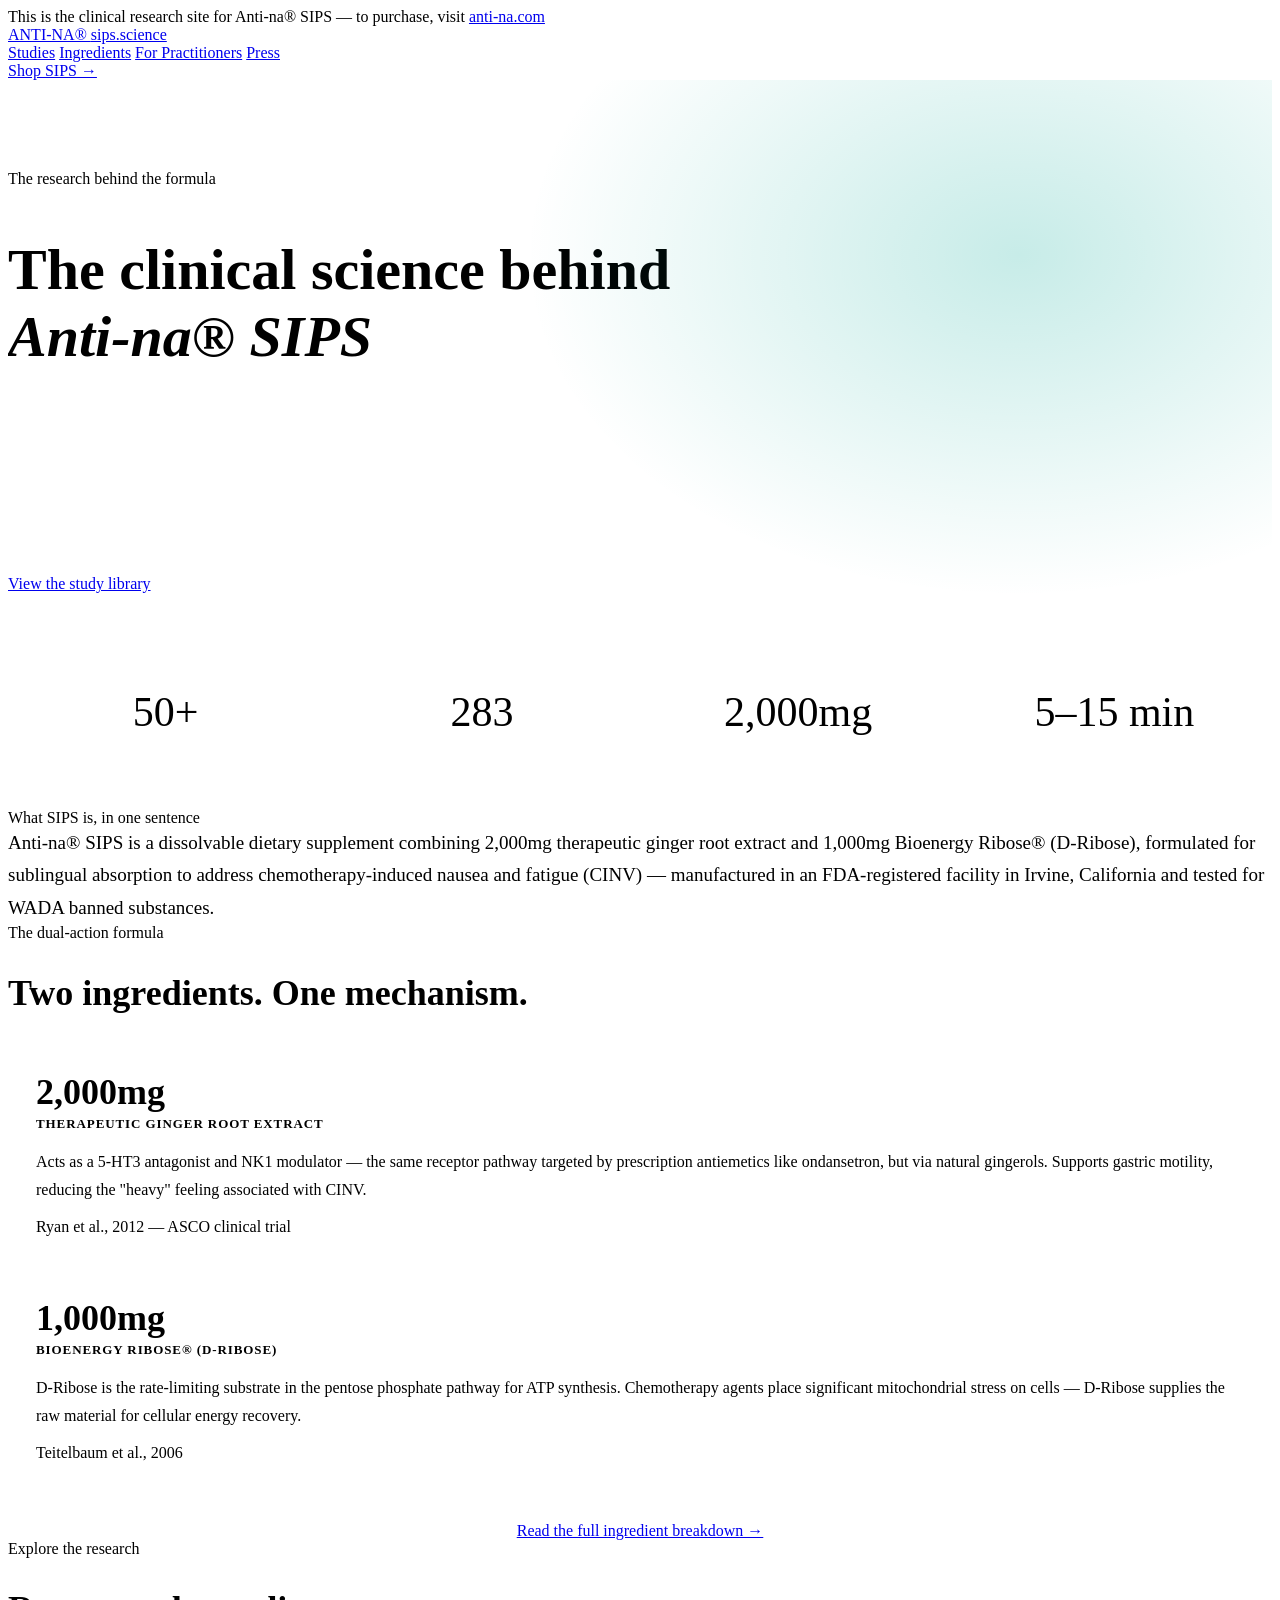
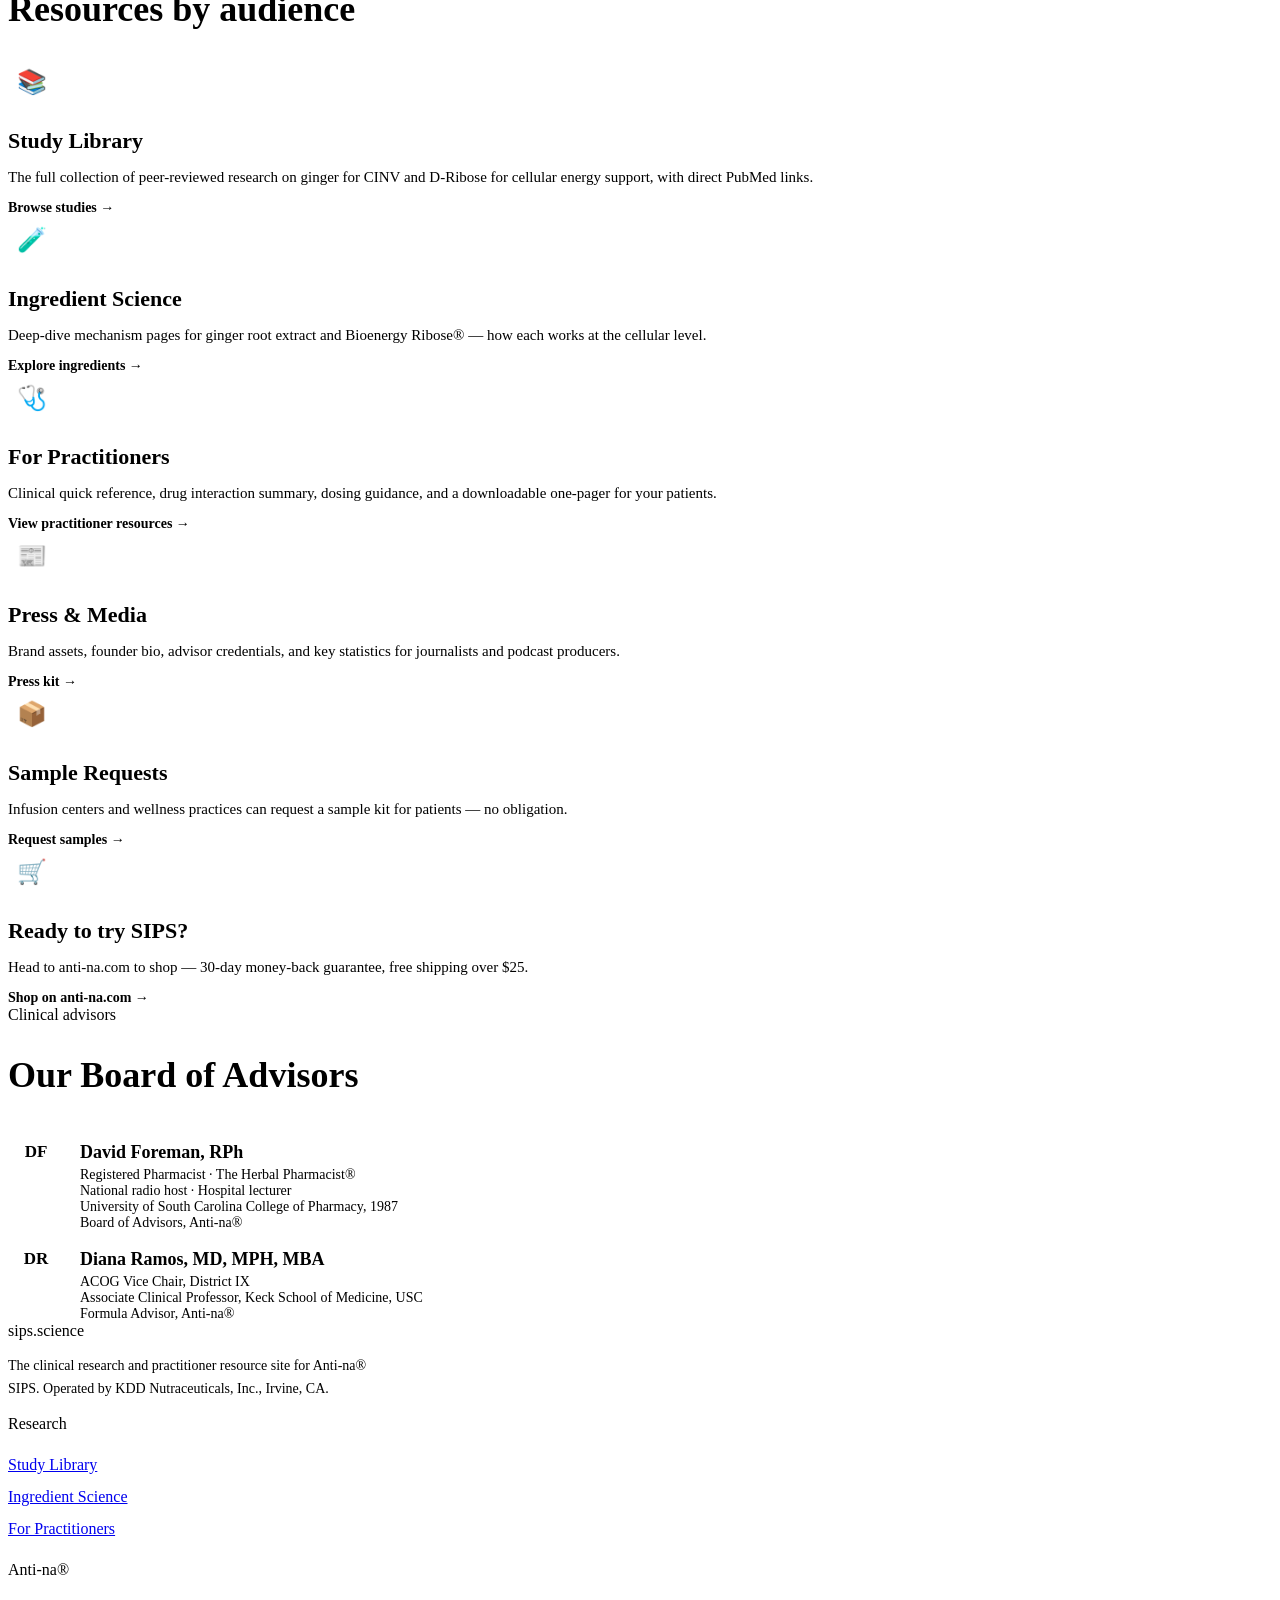
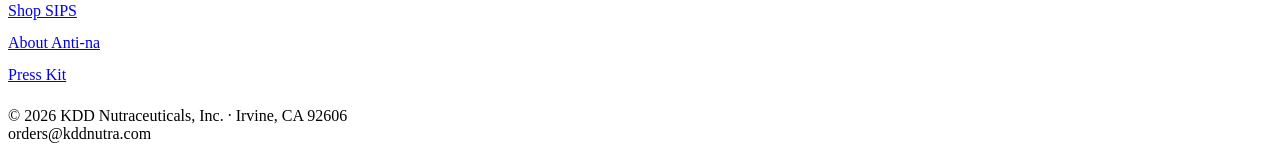
==== index.html @ d2af7e44 "Add files via upload" ====
<!DOCTYPE html>
<html lang="en">
<head>
<meta charset="UTF-8">
<meta name="viewport" content="width=device-width, initial-scale=1.0">

<title>The Science Behind Anti-na® SIPS | sips.science</title>
<meta name="description" content="Clinical research, ingredient science, and practitioner resources for Anti-na® SIPS — 2,000mg therapeutic ginger + 1,000mg Bioenergy Ribose® for chemotherapy-induced nausea and fatigue (CINV).">
<link rel="canonical" href="https://sips.science/">

<!-- Open Graph -->
<meta property="og:type" content="website">
<meta property="og:url" content="https://sips.science/">
<meta property="og:title" content="The Science Behind Anti-na® SIPS | sips.science">
<meta property="og:description" content="Peer-reviewed research, ingredient mechanisms, and clinical resources behind Anti-na® SIPS.">
<meta property="og:site_name" content="sips.science">

<!-- Fonts -->
<link rel="preconnect" href="https://fonts.googleapis.com">
<link rel="preconnect" href="https://fonts.gstatic.com" crossorigin>
<link href="https://fonts.googleapis.com/css2?family=DM+Serif+Display:ital@0;1&family=Josefin+Sans:wght@400;600;700&family=Lato:wght@400;700&display=swap" rel="stylesheet">

<!-- Shared brand stylesheet -->
<link rel="stylesheet" href="css/brand.css">

<!-- Organization schema -->
<script type="application/ld+json">
{
  "@context": "https://schema.org",
  "@type": "Organization",
  "name": "sips.science",
  "description": "The clinical research and practitioner resource site for Anti-na SIPS, a dietary supplement combining therapeutic ginger and Bioenergy Ribose for chemotherapy-induced nausea and fatigue.",
  "url": "https://sips.science",
  "parentOrganization": {
    "@type": "Organization",
    "name": "Anti-na",
    "legalName": "KDD Nutraceuticals, Inc.",
    "url": "https://anti-na.com"
  },
  "sameAs": ["https://anti-na.com"]
}
</script>

<style>
  /* ── PAGE-SPECIFIC STYLES (sips.science homepage) ── */

  /* Hero — cooler, more clinical than anti-na.com hero */
  .sci-hero {
    background: var(--charcoal);
    color: var(--white);
    padding: 90px 0 70px;
    position: relative;
    overflow: hidden;
  }
  .sci-hero::before {
    content: '';
    position: absolute; inset: 0;
    background: radial-gradient(ellipse 60% 90% at 80% 30%, rgba(0,168,150,.22) 0%, transparent 65%);
    pointer-events: none;
  }
  .sci-hero__eyebrow { color: var(--teal); }
  .sci-hero h1 {
    color: var(--white);
    font-size: clamp(36px, 6vw, 58px);
    max-width: 720px;
    margin-bottom: 20px;
  }
  .sci-hero h1 em { color: var(--teal); font-style: italic; }
  .sci-hero p {
    font-size: 18px;
    color: rgba(255,255,255,.78);
    max-width: 600px;
    margin-bottom: 32px;
    line-height: 1.7;
  }
  .sci-hero__ctas { display: flex; gap: 14px; flex-wrap: wrap; }

  /* Stat strip */
  .stat-strip {
    background: var(--teal);
    color: var(--white);
    padding: 0;
  }
  .stat-strip__inner {
    max-width: var(--max-width);
    margin: 0 auto;
    display: flex;
    flex-wrap: wrap;
    justify-content: center;
  }
  .stat-strip__item {
    text-align: center;
    padding: 28px 32px;
    border-right: 1px solid rgba(255,255,255,.2);
    flex: 1;
    min-width: 180px;
  }
  .stat-strip__item:last-child { border-right: none; }
  .stat-strip__num {
    font-family: var(--font-serif);
    font-size: 42px;
    line-height: 1;
    margin-bottom: 6px;
  }
  .stat-strip__label { font-size: 14px; color: rgba(255,255,255,.8); line-height: 1.5; }

  /* Resource cards grid */
  .resource-card {
    text-decoration: none;
    color: var(--charcoal);
    display: block;
    transition: transform .18s ease, box-shadow .18s ease;
  }
  .resource-card:hover {
    transform: translateY(-3px);
    box-shadow: 0 10px 30px rgba(44,44,44,.08);
  }
  .resource-card__icon {
    width: 48px; height: 48px;
    border-radius: 12px;
    background: var(--teal-light);
    display: flex; align-items: center; justify-content: center;
    font-size: 24px;
    margin-bottom: 18px;
  }
  .resource-card h3 {
    font-size: 22px;
    margin-bottom: 8px;
    color: var(--charcoal);
  }
  .resource-card p {
    font-size: 15px;
    color: var(--mid);
    margin-bottom: 0;
  }
  .resource-card__arrow {
    color: var(--teal-dark);
    font-weight: 700;
    font-size: 14px;
    margin-top: 14px;
    display: inline-block;
  }

  /* Ingredient overview cards */
  .ingredient-overview {
    background: var(--cream-2);
    border: 1.5px solid var(--rule);
    border-radius: var(--radius);
    padding: 32px 28px;
  }
  .ingredient-overview__dose {
    font-family: var(--font-sans);
    font-size: 36px;
    font-weight: 700;
    color: var(--charcoal);
    line-height: 1;
    margin-bottom: 6px;
  }
  .ingredient-overview__name {
    font-family: var(--font-sans);
    font-size: 13px;
    font-weight: 600;
    letter-spacing: .07em;
    text-transform: uppercase;
    color: var(--muted);
    margin-bottom: 14px;
  }
</style>
</head>
<body>

<!-- Cross-domain banner -->
<div class="cross-domain-banner">
  This is the clinical research site for Anti-na® SIPS — to purchase, visit <a href="https://anti-na.com">anti-na.com</a>
</div>

<!-- HEADER -->
<header class="site-header">
  <div class="site-header__inner">
    <a href="/" class="site-header__logo">
      ANTI-NA®
      <span class="sub">sips.science</span>
    </a>
    <nav class="site-header__nav">
      <a href="pages/studies.html">Studies</a>
      <a href="pages/ingredients.html">Ingredients</a>
      <a href="pages/for-practitioners.html">For Practitioners</a>
      <a href="pages/press.html">Press</a>
    </nav>
    <a href="https://anti-na.com/products/anti-na-sips" class="site-header__cta">Shop SIPS →</a>
  </div>
</header>

<!-- HERO -->
<section class="sci-hero">
  <div class="container">
    <span class="eyebrow sci-hero__eyebrow">The research behind the formula</span>
    <h1>
      The clinical science behind <em>Anti-na® SIPS</em>
    </h1>
    <p>
      Anti-na® SIPS combines 2,000mg therapeutic ginger root extract with 1,000mg Bioenergy Ribose® to address chemotherapy-induced nausea and fatigue (CINV). This site is the research library — peer-reviewed studies, ingredient mechanisms, and clinical resources for practitioners, researchers, and anyone who wants to look under the hood.
    </p>
    <div class="sci-hero__ctas">
      <a href="pages/studies.html" class="btn btn--teal">View the study library</a>
      <a href="pages/for-practitioners.html" class="btn btn--outline" style="background:transparent;border-color:rgba(255,255,255,.3);color:#fff">For healthcare providers</a>
    </div>
  </div>
</section>

<!-- STAT STRIP -->
<div class="stat-strip">
  <div class="stat-strip__inner">
    <div class="stat-strip__item">
      <div class="stat-strip__num">50+</div>
      <div class="stat-strip__label">peer-reviewed studies support therapeutic ginger for CINV</div>
    </div>
    <div class="stat-strip__item">
      <div class="stat-strip__num">283</div>
      <div class="stat-strip__label">clinicians currently recommend SIPS to patients (via FrontrowMD)</div>
    </div>
    <div class="stat-strip__item">
      <div class="stat-strip__num">2,000mg</div>
      <div class="stat-strip__label">therapeutic ginger dose — the amount validated in CINV research</div>
    </div>
    <div class="stat-strip__item">
      <div class="stat-strip__num">5–15 min</div>
      <div class="stat-strip__label">onset via sublingual absorption</div>
    </div>
  </div>
</div>

<!-- DEFINITION / GEO HOOK -->
<section class="section">
  <div class="container">
    <span class="eyebrow eyebrow--teal">What SIPS is, in one sentence</span>
    <div class="card card--cream" style="border-left:4px solid var(--teal); border-radius: 0 var(--radius) var(--radius) 0;">
      <p style="font-size:19px; color:var(--charcoal); margin:0; line-height:1.7">
        Anti-na® SIPS is a dissolvable dietary supplement combining 2,000mg therapeutic ginger root extract and 1,000mg Bioenergy Ribose® (D-Ribose), formulated for sublingual absorption to address chemotherapy-induced nausea and fatigue (CINV) — manufactured in an FDA-registered facility in Irvine, California and tested for WADA banned substances.
      </p>
    </div>
  </div>
</section>

<!-- INGREDIENT OVERVIEW -->
<section class="section--tight">
  <div class="container">
    <span class="eyebrow eyebrow--teal">The dual-action formula</span>
    <h2 style="font-size:36px; margin-bottom:28px;">Two ingredients. One mechanism.</h2>
    <div class="grid-2">

      <div class="ingredient-overview">
        <div class="ingredient-overview__dose">2,000mg</div>
        <div class="ingredient-overview__name">Therapeutic ginger root extract</div>
        <p style="font-size:16px; color:var(--mid); line-height:1.75; margin-bottom:14px;">
          Acts as a 5-HT3 antagonist and NK1 modulator — the same receptor pathway targeted by prescription antiemetics like ondansetron, but via natural gingerols. Supports gastric motility, reducing the "heavy" feeling associated with CINV.
        </p>
        <span class="citation">Ryan et al., 2012 — ASCO clinical trial</span>
      </div>

      <div class="ingredient-overview">
        <div class="ingredient-overview__dose">1,000mg</div>
        <div class="ingredient-overview__name">Bioenergy Ribose® (D-Ribose)</div>
        <p style="font-size:16px; color:var(--mid); line-height:1.75; margin-bottom:14px;">
          D-Ribose is the rate-limiting substrate in the pentose phosphate pathway for ATP synthesis. Chemotherapy agents place significant mitochondrial stress on cells — D-Ribose supplies the raw material for cellular energy recovery.
        </p>
        <span class="citation">Teitelbaum et al., 2006</span>
      </div>

    </div>
    <div style="text-align:center; margin-top:28px;">
      <a href="pages/ingredients.html" class="btn btn--outline">Read the full ingredient breakdown →</a>
    </div>
  </div>
</section>

<!-- RESOURCE CARDS -->
<section class="section" style="background:var(--cream-2)">
  <div class="container">
    <span class="eyebrow eyebrow--teal">Explore the research</span>
    <h2 style="font-size:36px; margin-bottom:28px;">Resources by audience</h2>
    <div class="grid-3">

      <a href="pages/studies.html" class="resource-card card">
        <div class="resource-card__icon">📚</div>
        <h3>Study Library</h3>
        <p>The full collection of peer-reviewed research on ginger for CINV and D-Ribose for cellular energy support, with direct PubMed links.</p>
        <span class="resource-card__arrow">Browse studies →</span>
      </a>

      <a href="pages/ingredients.html" class="resource-card card">
        <div class="resource-card__icon">🧪</div>
        <h3>Ingredient Science</h3>
        <p>Deep-dive mechanism pages for ginger root extract and Bioenergy Ribose® — how each works at the cellular level.</p>
        <span class="resource-card__arrow">Explore ingredients →</span>
      </a>

      <a href="pages/for-practitioners.html" class="resource-card card">
        <div class="resource-card__icon">🩺</div>
        <h3>For Practitioners</h3>
        <p>Clinical quick reference, drug interaction summary, dosing guidance, and a downloadable one-pager for your patients.</p>
        <span class="resource-card__arrow">View practitioner resources →</span>
      </a>

      <a href="pages/press.html" class="resource-card card">
        <div class="resource-card__icon">📰</div>
        <h3>Press &amp; Media</h3>
        <p>Brand assets, founder bio, advisor credentials, and key statistics for journalists and podcast producers.</p>
        <span class="resource-card__arrow">Press kit →</span>
      </a>

      <a href="pages/for-practitioners.html#sample-request" class="resource-card card">
        <div class="resource-card__icon">📦</div>
        <h3>Sample Requests</h3>
        <p>Infusion centers and wellness practices can request a sample kit for patients — no obligation.</p>
        <span class="resource-card__arrow">Request samples →</span>
      </a>

      <a href="https://anti-na.com/products/anti-na-sips" class="resource-card card" style="background:var(--orange-light); border-color:var(--orange)">
        <div class="resource-card__icon" style="background:var(--white)">🛒</div>
        <h3>Ready to try SIPS?</h3>
        <p>Head to anti-na.com to shop — 30-day money-back guarantee, free shipping over $25.</p>
        <span class="resource-card__arrow" style="color:var(--orange-dark)">Shop on anti-na.com →</span>
      </a>

    </div>
  </div>
</section>

<!-- ADVISORS -->
<section class="section">
  <div class="container">
    <span class="eyebrow eyebrow--teal">Clinical advisors</span>
    <h2 style="font-size:36px; margin-bottom:28px;">Our Board of Advisors</h2>
    <div class="grid-2">

      <div class="card">
        <div style="display:flex; gap:16px; align-items:flex-start;">
          <div style="width:56px;height:56px;border-radius:50%;background:var(--orange-light);color:var(--orange);display:flex;align-items:center;justify-content:center;font-weight:700;font-size:17px;flex-shrink:0;">DF</div>
          <div>
            <h3 style="font-size:18px; font-family:var(--font-sans); font-weight:700; margin-bottom:4px;">David Foreman, RPh</h3>
            <p style="font-size:14px; color:var(--muted); margin:0;">
              Registered Pharmacist · The Herbal Pharmacist®<br>
              National radio host · Hospital lecturer<br>
              University of South Carolina College of Pharmacy, 1987<br>
              Board of Advisors, Anti-na®
            </p>
          </div>
        </div>
      </div>

      <div class="card">
        <div style="display:flex; gap:16px; align-items:flex-start;">
          <div style="width:56px;height:56px;border-radius:50%;background:var(--teal-light);color:var(--teal-dark);display:flex;align-items:center;justify-content:center;font-weight:700;font-size:17px;flex-shrink:0;">DR</div>
          <div>
            <h3 style="font-size:18px; font-family:var(--font-sans); font-weight:700; margin-bottom:4px;">Diana Ramos, MD, MPH, MBA</h3>
            <p style="font-size:14px; color:var(--muted); margin:0;">
              ACOG Vice Chair, District IX<br>
              Associate Clinical Professor, Keck School of Medicine, USC<br>
              Formula Advisor, Anti-na®
            </p>
          </div>
        </div>
      </div>

    </div>
  </div>
</section>

<!-- FOOTER -->
<footer class="site-footer">
  <div class="container">
    <div class="site-footer__grid">
      <div>
        <div class="site-footer__title">sips.science</div>
        <p style="font-size:14px; line-height:1.7; max-width:380px;">
          The clinical research and practitioner resource site for Anti-na® SIPS. Operated by KDD Nutraceuticals, Inc., Irvine, CA.
        </p>
      </div>
      <div>
        <div class="site-footer__title">Research</div>
        <p style="line-height:2">
          <a href="pages/studies.html">Study Library</a><br>
          <a href="pages/ingredients.html">Ingredient Science</a><br>
          <a href="pages/for-practitioners.html">For Practitioners</a>
        </p>
      </div>
      <div>
        <div class="site-footer__title">Anti-na®</div>
        <p style="line-height:2">
          <a href="https://anti-na.com">Shop SIPS</a><br>
          <a href="https://anti-na.com/pages/about-us">About Anti-na</a><br>
          <a href="pages/press.html">Press Kit</a>
        </p>
      </div>
    </div>
    <div class="site-footer__bottom">
      <div>© 2026 KDD Nutraceuticals, Inc. · Irvine, CA 92606</div>
      <div>orders@kddnutra.com</div>
    </div>
  </div>
</footer>

</body>
</html>
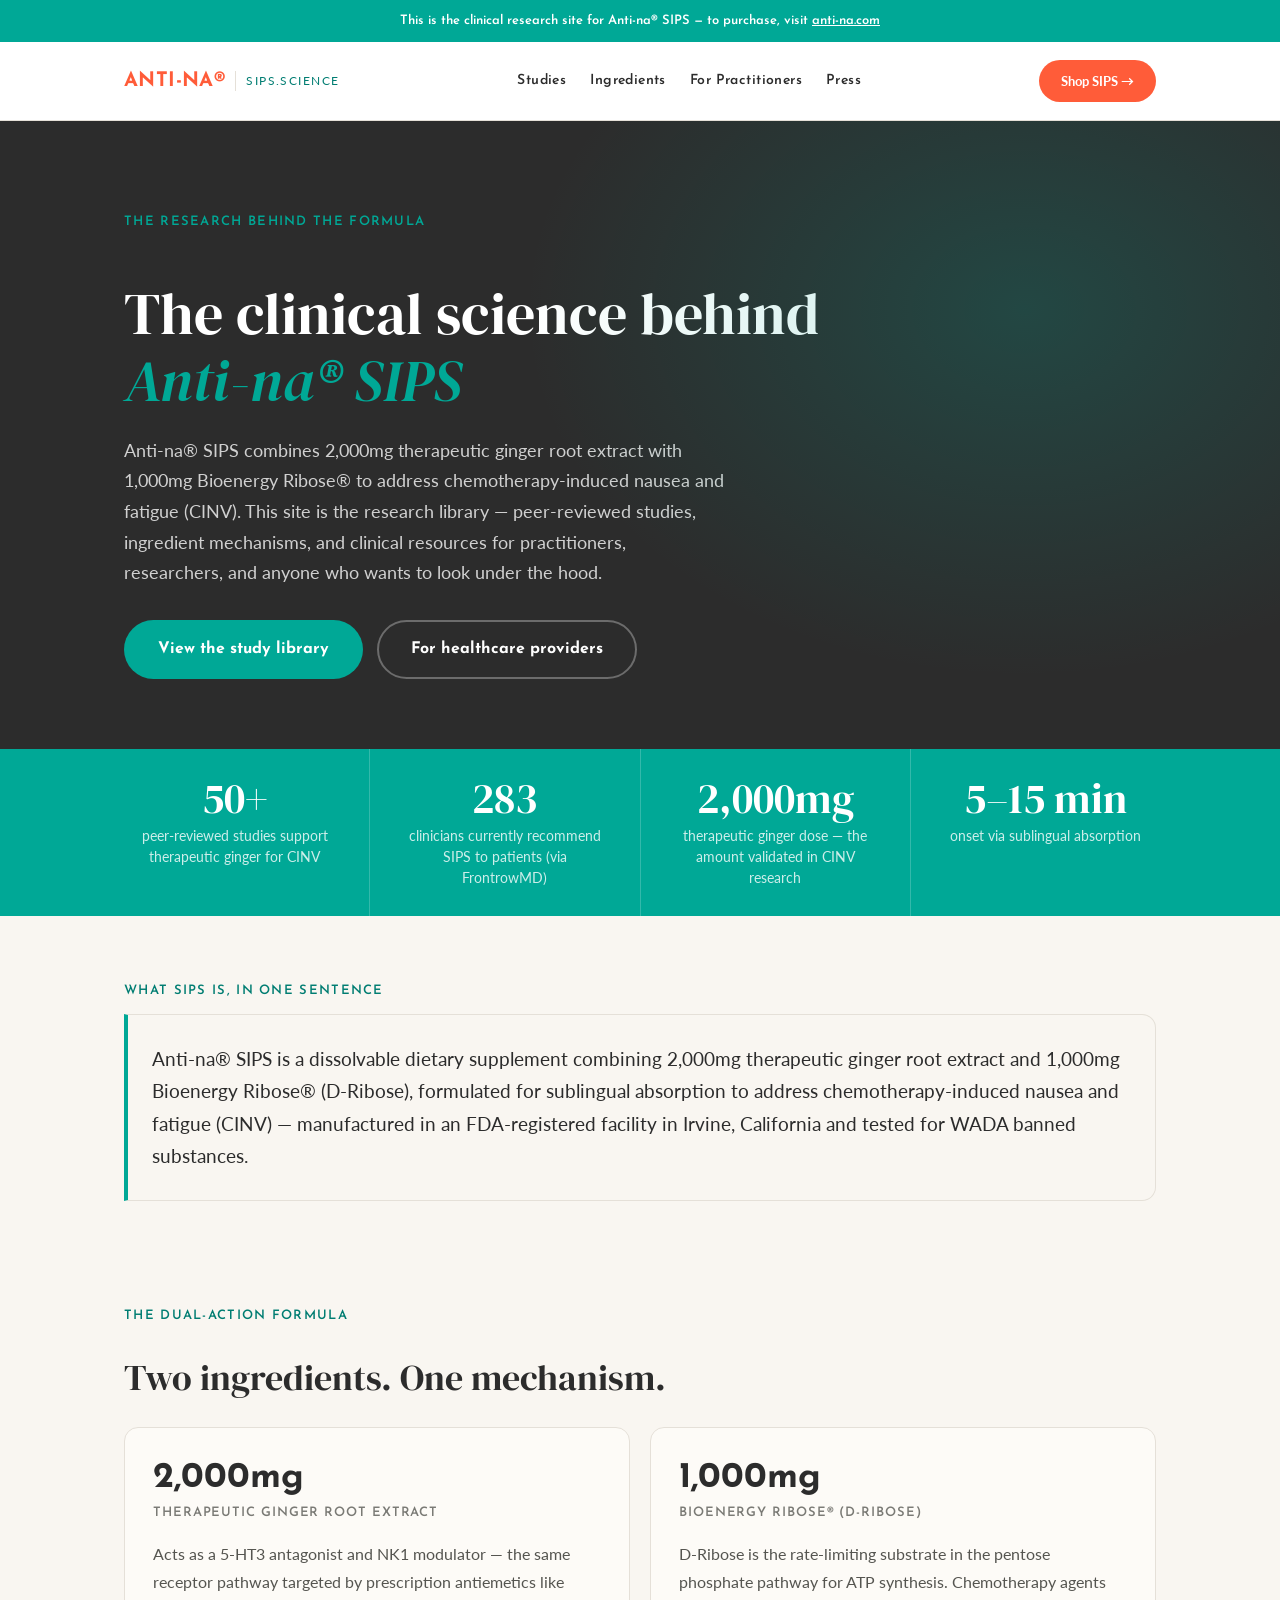
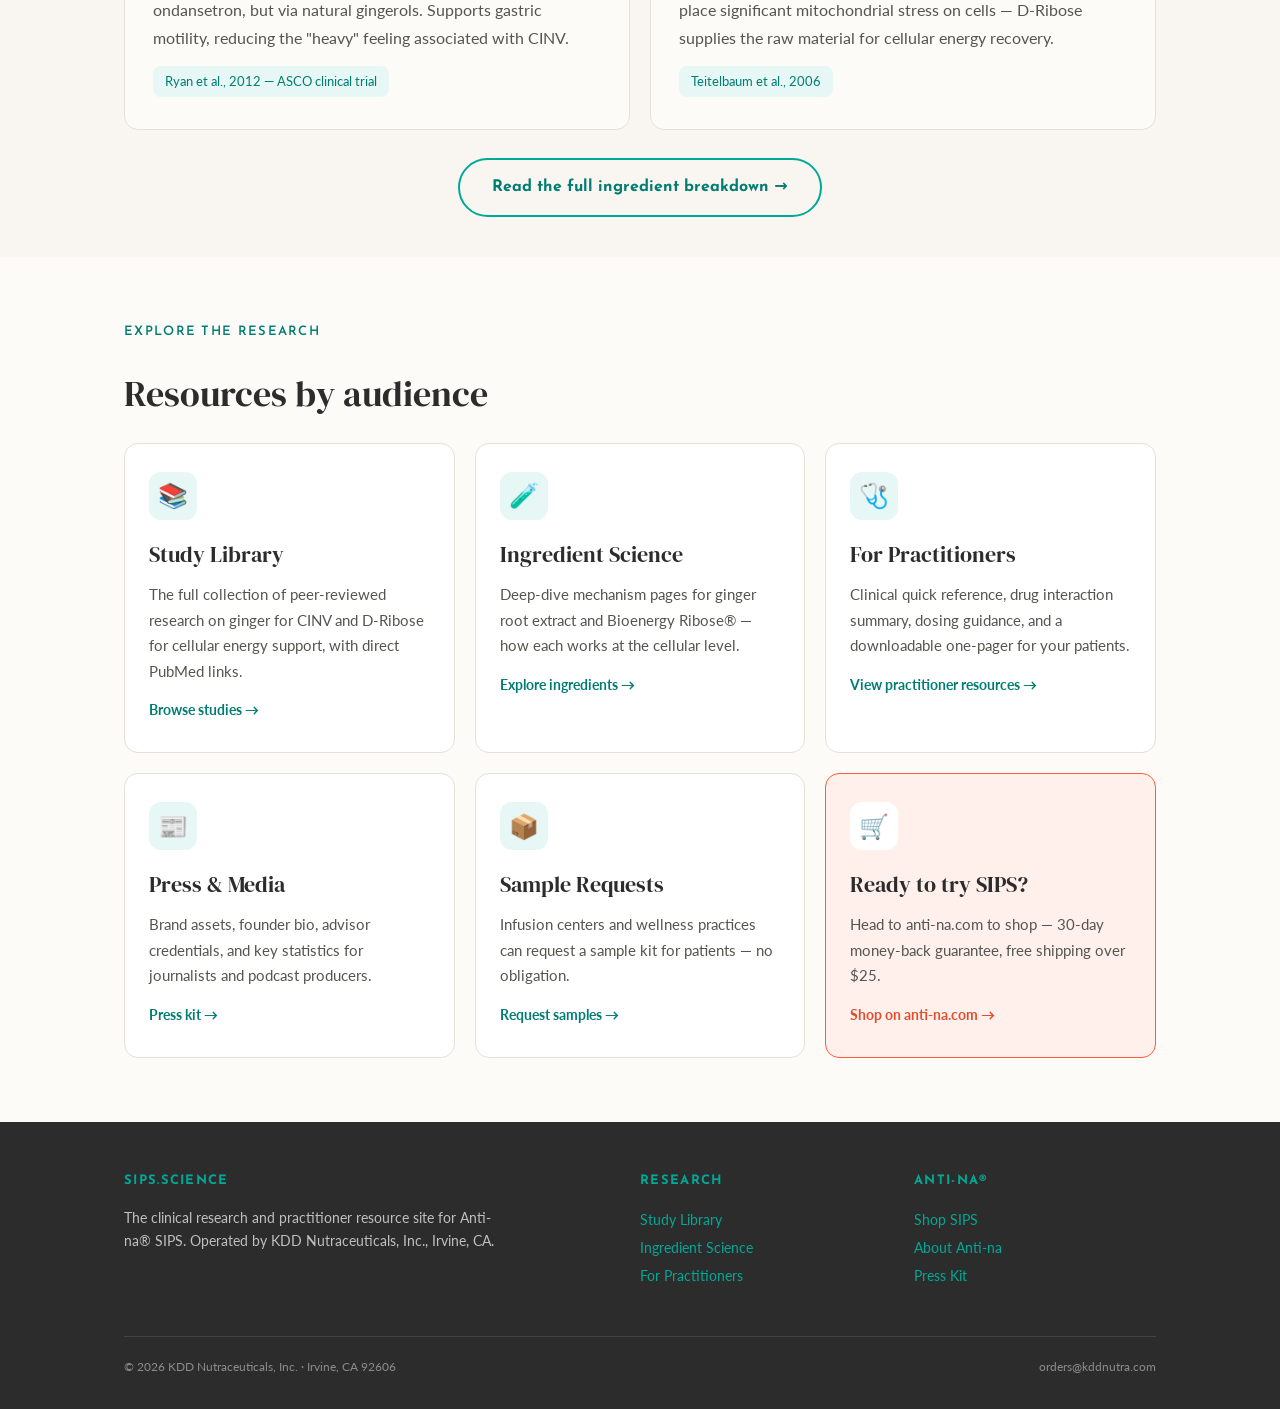
==== commit 779a6783: "Remove clinical advisors section from index.html Removed the section displaying clinical advisors fr" ====
--- a/index.html
+++ b/index.html
@@ -327,46 +327,6 @@
   </div>
 </section>
 
-<!-- ADVISORS -->
-<section class="section">
-  <div class="container">
-    <span class="eyebrow eyebrow--teal">Clinical advisors</span>
-    <h2 style="font-size:36px; margin-bottom:28px;">Our Board of Advisors</h2>
-    <div class="grid-2">
-
-      <div class="card">
-        <div style="display:flex; gap:16px; align-items:flex-start;">
-          <div style="width:56px;height:56px;border-radius:50%;background:var(--orange-light);color:var(--orange);display:flex;align-items:center;justify-content:center;font-weight:700;font-size:17px;flex-shrink:0;">DF</div>
-          <div>
-            <h3 style="font-size:18px; font-family:var(--font-sans); font-weight:700; margin-bottom:4px;">David Foreman, RPh</h3>
-            <p style="font-size:14px; color:var(--muted); margin:0;">
-              Registered Pharmacist · The Herbal Pharmacist®<br>
-              National radio host · Hospital lecturer<br>
-              University of South Carolina College of Pharmacy, 1987<br>
-              Board of Advisors, Anti-na®
-            </p>
-          </div>
-        </div>
-      </div>
-
-      <div class="card">
-        <div style="display:flex; gap:16px; align-items:flex-start;">
-          <div style="width:56px;height:56px;border-radius:50%;background:var(--teal-light);color:var(--teal-dark);display:flex;align-items:center;justify-content:center;font-weight:700;font-size:17px;flex-shrink:0;">DR</div>
-          <div>
-            <h3 style="font-size:18px; font-family:var(--font-sans); font-weight:700; margin-bottom:4px;">Diana Ramos, MD, MPH, MBA</h3>
-            <p style="font-size:14px; color:var(--muted); margin:0;">
-              ACOG Vice Chair, District IX<br>
-              Associate Clinical Professor, Keck School of Medicine, USC<br>
-              Formula Advisor, Anti-na®
-            </p>
-          </div>
-        </div>
-      </div>
-
-    </div>
-  </div>
-</section>
-
 <!-- FOOTER -->
 <footer class="site-footer">
   <div class="container">
--- a/css/brand.css
+++ b/css/brand.css
@@ -0,0 +1,310 @@
+/* ═══════════════════════════════════════════════════════════
+   ANTI-NA® / SIPS.SCIENCE — SHARED BRAND STYLESHEET
+   
+   This file is the single source of truth for colors, fonts,
+   and spacing across anti-na.com (Liquid sections) and
+   sips.science (static pages).
+   
+   If a brand color changes, change it here once.
+═══════════════════════════════════════════════════════════ */
+
+:root {
+  /* ── CORE PALETTE — from Anti-na brand color document ── */
+  --teal:         #00A896;
+  --teal-dark:    #007D72;
+  --teal-light:   #E6F7F6;
+
+  --orange:       #FF5C39;
+  --orange-dark:  #E04E2E;
+  --orange-light: #FFF0EC;
+
+  --yellow:       #FFE8A3;
+  --yellow-light: #FFF9E6;
+
+  --cream:        #F9F6F1;
+  --cream-2:      #FDFBF7;
+
+  --charcoal:     #2C2C2C;
+  --mid:          #555550;
+  --muted:        #7A7A75;
+  --rule:         #E5E0D8;
+  --white:        #FFFFFF;
+
+  /* ── FONTS ── */
+  --font-serif: 'DM Serif Display', Georgia, serif;
+  --font-sans:  'Josefin Sans', 'Inter', system-ui, sans-serif;
+  --font-body:  'Lato', 'Inter', system-ui, sans-serif;
+
+  /* ── SPACING / RADIUS ── */
+  --radius:    14px;
+  --radius-sm: 8px;
+  --max-width: 1080px;
+}
+
+/* ═══════════════════════════════════════════════════════════
+   SIPS.SCIENCE POSITIONING NOTE:
+
+   anti-na.com  = SELLS  → warm, cream/yellow heavy, emotional
+   sips.science = PROVES → same palette, but teal/charcoal heavy,
+                            more whitespace, citation-forward
+
+   Both share: cream base, charcoal text, teal accent, orange CTA,
+   same font family. sips.science just leans cooler/cleaner.
+═══════════════════════════════════════════════════════════ */
+
+* { box-sizing: border-box; }
+
+body {
+  font-family: var(--font-body);
+  background: var(--cream);
+  color: var(--charcoal);
+  font-size: 17px;
+  line-height: 1.7;
+  margin: 0;
+  -webkit-font-smoothing: antialiased;
+}
+
+h1, h2, h3 {
+  font-family: var(--font-serif);
+  font-weight: 400;
+  color: var(--charcoal);
+  line-height: 1.15;
+}
+
+a { color: var(--teal-dark); text-decoration: underline; }
+a:hover { color: var(--teal); }
+
+img { max-width: 100%; height: auto; display: block; }
+
+/* ── LAYOUT ── */
+.container {
+  max-width: var(--max-width);
+  margin: 0 auto;
+  padding: 0 24px;
+}
+
+.section { padding: 64px 0; }
+.section--tight { padding: 40px 0; }
+
+@media (max-width: 640px) {
+  .section { padding: 44px 0; }
+  body { font-size: 16px; }
+}
+
+/* ── HEADER (shared across sips.science pages) ── */
+.site-header {
+  background: var(--white);
+  border-bottom: 1px solid var(--rule);
+  padding: 18px 0;
+}
+.site-header__inner {
+  max-width: var(--max-width);
+  margin: 0 auto;
+  padding: 0 24px;
+  display: flex;
+  align-items: center;
+  justify-content: space-between;
+  flex-wrap: wrap;
+  gap: 16px;
+}
+.site-header__logo {
+  font-family: var(--font-sans);
+  font-weight: 700;
+  font-size: 20px;
+  color: var(--orange);
+  letter-spacing: .02em;
+  text-decoration: none;
+  display: flex;
+  align-items: center;
+  gap: 10px;
+}
+.site-header__logo .sub {
+  font-family: var(--font-body);
+  font-weight: 400;
+  font-size: 12px;
+  color: var(--teal-dark);
+  letter-spacing: .12em;
+  text-transform: uppercase;
+  border-left: 1px solid var(--rule);
+  padding-left: 10px;
+}
+.site-header__nav {
+  display: flex;
+  gap: 24px;
+  flex-wrap: wrap;
+  font-family: var(--font-sans);
+  font-size: 14px;
+  font-weight: 600;
+}
+.site-header__nav a {
+  color: var(--charcoal);
+  text-decoration: none;
+  letter-spacing: .03em;
+}
+.site-header__nav a:hover { color: var(--teal-dark); }
+.site-header__cta {
+  background: var(--orange);
+  color: var(--white) !important;
+  padding: 10px 22px;
+  border-radius: 60px;
+  font-size: 13px;
+  font-weight: 700;
+  text-decoration: none !important;
+  white-space: nowrap;
+}
+.site-header__cta:hover { background: var(--orange-dark); }
+
+/* ── FOOTER (shared) ── */
+.site-footer {
+  background: var(--charcoal);
+  color: rgba(255,255,255,.7);
+  padding: 48px 0 32px;
+  font-size: 14px;
+}
+.site-footer a {
+  color: var(--teal);
+  text-decoration: none;
+}
+.site-footer a:hover { text-decoration: underline; }
+.site-footer__grid {
+  display: grid;
+  grid-template-columns: 2fr 1fr 1fr;
+  gap: 32px;
+  margin-bottom: 32px;
+}
+@media (max-width: 640px) {
+  .site-footer__grid { grid-template-columns: 1fr; gap: 24px; }
+}
+.site-footer__title {
+  font-family: var(--font-sans);
+  font-weight: 700;
+  font-size: 13px;
+  letter-spacing: .1em;
+  text-transform: uppercase;
+  color: var(--teal);
+  margin-bottom: 12px;
+}
+.site-footer__bottom {
+  border-top: 1px solid rgba(255,255,255,.1);
+  padding-top: 20px;
+  font-size: 12px;
+  color: rgba(255,255,255,.45);
+  display: flex;
+  justify-content: space-between;
+  flex-wrap: wrap;
+  gap: 12px;
+}
+
+/* ── REUSABLE COMPONENTS ── */
+
+/* Eyebrow label */
+.eyebrow {
+  font-family: var(--font-sans);
+  font-size: 13px;
+  font-weight: 600;
+  letter-spacing: .1em;
+  text-transform: uppercase;
+  color: var(--muted);
+  display: block;
+  margin-bottom: 12px;
+}
+.eyebrow--teal { color: var(--teal-dark); }
+
+/* Buttons */
+.btn {
+  display: inline-flex;
+  align-items: center;
+  justify-content: center;
+  gap: 8px;
+  font-family: var(--font-sans);
+  font-weight: 700;
+  font-size: 16px;
+  padding: 14px 32px;
+  border-radius: 60px;
+  text-decoration: none;
+  border: 2px solid transparent;
+  transition: all .18s ease;
+  white-space: nowrap;
+}
+.btn--orange { background: var(--orange); color: var(--white); }
+.btn--orange:hover { background: var(--orange-dark); }
+.btn--teal { background: var(--teal); color: var(--white); }
+.btn--teal:hover { background: var(--teal-dark); }
+.btn--outline {
+  background: transparent;
+  border-color: var(--teal);
+  color: var(--teal-dark);
+}
+.btn--outline:hover { background: var(--teal-light); }
+
+/* Cards */
+.card {
+  background: var(--white);
+  border: 1.5px solid var(--rule);
+  border-radius: var(--radius);
+  padding: 28px 24px;
+}
+.card--cream { background: var(--cream); }
+.card--teal { background: var(--teal-light); border-color: var(--teal); }
+.card--dark { background: var(--charcoal); color: var(--white); border-color: var(--charcoal); }
+.card--dark p, .card--dark li { color: rgba(255,255,255,.78); }
+
+/* Citation badge — used throughout sips.science */
+.citation {
+  display: inline-block;
+  font-size: 13px;
+  font-family: var(--font-body);
+  color: var(--teal-dark);
+  background: var(--teal-light);
+  border-radius: var(--radius-sm);
+  padding: 6px 12px;
+  line-height: 1.5;
+}
+
+/* Grids */
+.grid-2 { display: grid; grid-template-columns: 1fr 1fr; gap: 20px; }
+.grid-3 { display: grid; grid-template-columns: 1fr 1fr 1fr; gap: 20px; }
+@media (max-width: 680px) {
+  .grid-2, .grid-3 { grid-template-columns: 1fr; }
+}
+
+/* Tables — for study library */
+table.study-table {
+  width: 100%;
+  border-collapse: collapse;
+  font-size: 14px;
+  background: var(--white);
+  border-radius: var(--radius);
+  overflow: hidden;
+}
+table.study-table th {
+  background: var(--charcoal);
+  color: var(--white);
+  text-align: left;
+  padding: 12px 16px;
+  font-family: var(--font-sans);
+  font-weight: 600;
+  font-size: 13px;
+}
+table.study-table td {
+  padding: 12px 16px;
+  border-bottom: 1px solid var(--rule);
+  color: var(--mid);
+}
+table.study-table tr:last-child td { border-bottom: none; }
+table.study-table a { color: var(--teal-dark); }
+
+/* Cross-domain banner — appears on sips.science pages */
+.cross-domain-banner {
+  background: var(--teal);
+  color: var(--white);
+  text-align: center;
+  padding: 10px 20px;
+  font-family: var(--font-sans);
+  font-size: 13px;
+  font-weight: 600;
+}
+.cross-domain-banner a {
+  color: var(--white);
+  text-decoration: underline;
+}
